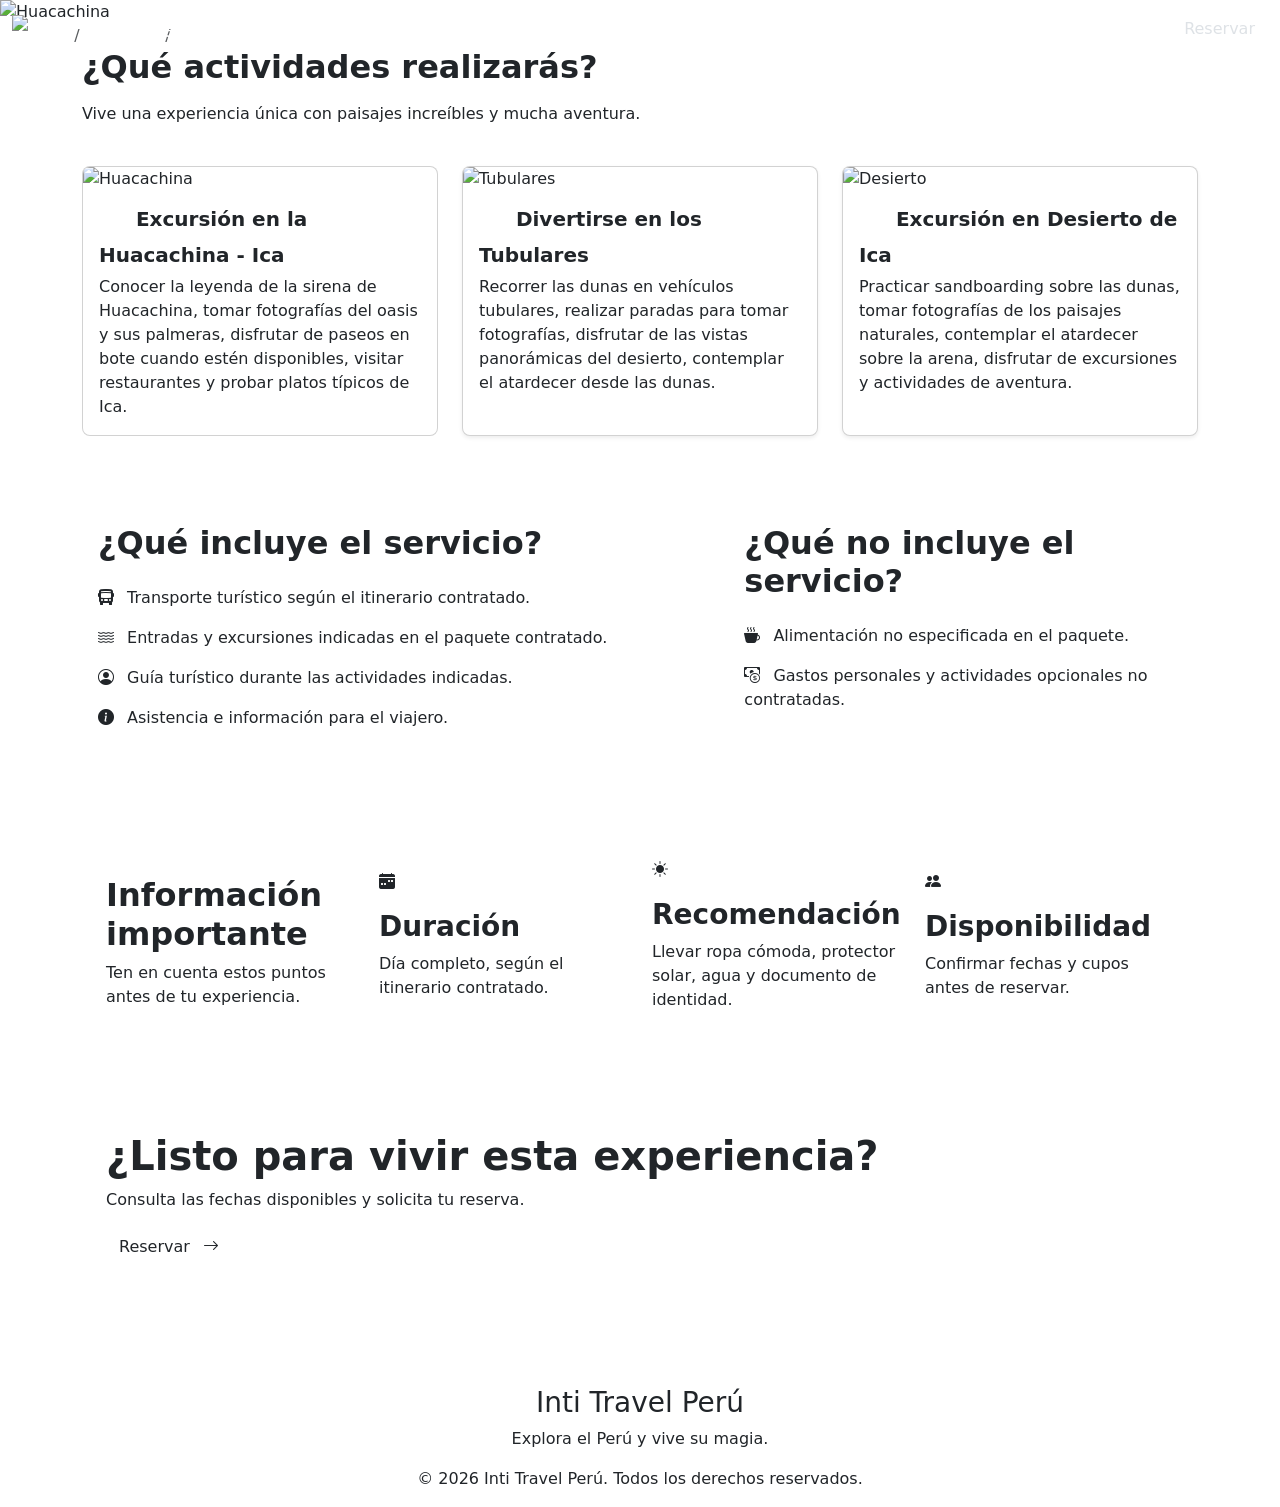
==== huacachina.html @ cc0a7df5 "Add files via upload" ====
<!doctype html>
<html lang="en">

<head>
  <meta charset="utf-8">
  <meta name="viewport" content="width=device-width, initial-scale=1">
  <title>Destinos|Ver Detalle Huacachina - Ica</title>
  <link href="https://cdn.jsdelivr.net/npm/bootstrap@5.3.8/dist/css/bootstrap.min.css" rel="stylesheet"
    integrity="sha384-sRIl4kxILFvY47J16cr9ZwB07vP4J8+LH7qKQnuqkuIAvNWLzeN8tE5YBujZqJLB" crossorigin="anonymous">
  <link rel="stylesheet" href="https://cdn.jsdelivr.net/npm/bootstrap-icons@1.13.2/font/bootstrap-icons.min.css">
  <link rel='stylesheet' href='css/estilos.css'>
</head>



<body>

  <header>
    <nav class="navbar navbar-expand-lg bg-marca fixed-top" data-bs-theme="dark">
      <div class="container-fluid">
        <a class="navbar-brand" href="index.html">
          <img src="img/logo1.jpeg" alt="Logo Inti Travel Perú" class="img-fluid" width="100">
          <span>Inti Travel Perú</span>
        </a>

        <button class="navbar-toggler" type="button" data-bs-toggle="collapse" data-bs-target="#menu"
          aria-controls="menu" aria-expanded="false" aria-label="Abrir menú">
          <span class="navbar-toggler-icon"></span>
        </button>

        <div class="collapse navbar-collapse" id="menu">
          <ul class="navbar-nav mx-auto mb-lg-0">
            <li class="nav-item"><a class="nav-link" href="index.html">Inicio</a></li>
            <li class="nav-item"><a class="nav-link" href="destinos.html">Destinos</a></li>
            <li class="nav-item"><a class="nav-link" href="nosotros.html">Nosotros</a></li>
            <li class="nav-item"><a class="nav-link" href="contacto.html">Contacto</a></li>
          </ul>
          <a href="contacto.html" class="btn btn-marca">Reservar</a>
        </div>
      </div>
    </nav>
  </header>

  <main>

    <!-- BANNER PRINCIPAL -->
    <section class="container-fluid p-0">
      <div class="position-relative">
        <img src="img/Huacachina1.jpg" alt="Huacachina" class="w-100 d-block banner-imagen">

        <!-- RUTA DE NAVEGACION -->
        <nav aria-label="breadcrumb" class="ruta-navegacion position-absolute top-0 m-4 m-md-4">

          <ol class="breadcrumb">
            <li class="breadcrumb-item">
              <a href="index.html" class="text-white">Inicio</a>
            </li>
            <li class="breadcrumb-item">
              <a href="Destinos.html" class="text-white">Destinos</a>
            </li>
            <li class="breadcrumb-item active text-white" aria-current="page">
              Tour Huacachina - Ica
            </li>
          </ol>
        </nav>

        <!-- INFORMACION Y PRECIO -->
        <div class="row position-absolute bottom-0 start-0 w-100 m-0 p-3 align-items-end text-white fondo-transparente">

          <div class="col-12 col-md-8">
            <h1 class="banner-titulo">Tour Huacachina - Ica</h1>

            <div class="mb-2">
              <i class="icono bi bi-calendar4-week"></i>
              <span class="textoicon"> Full Day - 1 día</span>
            </div>

            <p class="bannertexto mb-3">
              Huacachina es un hermoso oasis ubicado en Ica, rodeado de enormes dunas de arena.
              Es ideal para disfrutar de paseos en tubulares, practicar sandboard y contemplar
              espectaculares atardeceres en el desierto. ¡Una aventura inolvidable!
            </p>
          </div>

          <div class="col-12 col-md-4 mt-2 mt-md-0 d-flex justify-content-md-end">
            <div class="cuadro">
              <span class="preciotitulo">PRECIO REFERENCIAL POR PERSONA</span>
              <br>
              <span class="preciomonto fw-bold">S/ 135.00</span>
            </div>
          </div>

        </div>
      </div>
    </section>

    <!-- ACTIVIDADES -->
    <section class="container pt-4 pb-5">
      <h2 class="fw-bold titulo-azul">¿Qué actividades realizarás?</h2>

      <p class="texto-seccion pt-2">
        Vive una experiencia única con paisajes increíbles y mucha aventura.
      </p>

      <div class="row g-4 mt-1">

        <div class="col-12 col-md-4">
          <div class="card card-detalle h-100 rounded-3 overflow-hidden">
            <img src="img/Huacachina.jpg" class="card-img-top foto-tour" alt="Huacachina">

            <div class="card-body">
              <h3 class="card-title h5 fw-bold">
                <span class="badge rounded-pill mb-2">1</span>
                Excursión en la Huacachina - Ica
              </h3>

              <p class="card-text">
                Conocer la leyenda de la sirena de Huacachina, tomar fotografías del oasis y sus palmeras,
                disfrutar de paseos en bote cuando estén disponibles, visitar restaurantes y probar platos típicos de
                Ica.
              </p>
            </div>
          </div>
        </div>

        <div class="col-12 col-md-4">
          <div class="card card-detalle h-100 shadow-sm rounded-3 overflow-hidden">
            <img src="img/Huacachina 3.jpg" class="card-img-top foto-tour" alt="Tubulares">

            <div class="card-body">
              <h3 class="card-title h5 fw-bold">
                <span class="badge rounded-pill mb-2">2</span>
                Divertirse en los Tubulares
              </h3>

              <p class="card-text">
                Recorrer las dunas en vehículos tubulares, realizar paradas para tomar fotografías,
                disfrutar de las vistas panorámicas del desierto, contemplar el atardecer desde las dunas.
              </p>
            </div>
          </div>
        </div>

        <div class="col-12 col-md-4">
          <div class="card card-detalle h-100 shadow-sm rounded-3 overflow-hidden">
            <img src="img/Huacachina 2.jpg" class="card-img-top foto-tour" alt="Desierto">

            <div class="card-body">
              <h3 class="card-title h5 fw-bold">
                <span class="badge rounded-pill mb-2">3</span>
                Excursión en Desierto de Ica
              </h3>

              <p class="card-text">
                Practicar sandboarding sobre las dunas, tomar fotografías de los paisajes naturales,
                contemplar el atardecer sobre la arena, disfrutar de excursiones y actividades de aventura.
              </p>
            </div>
          </div>
        </div>
      </div>
    </section>

    <!-- ISABEL/QUE INCLUYE Y QUE NO INCLUYE --------------------------------------------------------------->
    <section class="container pt-4 pb-5">
      <div class="seccion3 p-3">
        <div class="row g-4">

          <div class="col-12 col-md-7 detalle-incluye">

            <h2 class="fw-bold mb-4">
              ¿Qué incluye el servicio?
            </h2>

            <ul class="list-unstyled">
              <li class="mb-3">
                <i class="bi bi-bus-front-fill me-2"></i>
                Transporte turístico según el itinerario contratado.
              </li>

              <li class="mb-3">
                <i class="bi bi-water me-2"></i>
                Entradas y excursiones indicadas en el paquete contratado.
              </li>

              <li class="mb-3">
                <i class="bi bi-person-circle me-2"></i>
                Guía turístico durante las actividades indicadas.
              </li>

              <li class="mb-3">
                <i class="bi bi-info-circle-fill me-2"></i>
                Asistencia e información para el viajero.
              </li>
            </ul>

          </div>

          <div class="col-12 col-md-5">

            <h2 class="fw-bold mb-4">
              ¿Qué no incluye el servicio?
            </h2>

            <ul class="list-unstyled">
              <li class="mb-3">

                <i class="bi bi-cup-hot-fill me-2"></i>
                Alimentación no especificada en el paquete.
              </li>

              <li class="mb-3">

                <i class="bi bi-cash-coin me-2"></i>
                Gastos personales y actividades opcionales no contratadas.
              </li>
            </ul>
          </div>
        </div>
      </div>
    </section>

    <!-- INFORMACION IMPORTANTE -->
    <section class="container pt-4 pb-5">
      <div class="seccion-4 p-4">

        <div class="row align-items-center g-4">

          <!-- Título de la sección -->
          <div class="col-12 col-md-3 infor-importante">

            <h2 class="fw-bold mt-3 info-i">
              Información importante
            </h2>

            <p>
              Ten en cuenta estos puntos antes de tu experiencia.
            </p>
          </div>

          <!-- Duración -->
          <div class="col-12 col-md-3 detalle-info">
            <i class="bi bi-calendar-week-fill icono-info"></i>

            <h3 class="fw-bold mt-3">Duración</h3>

            <p>
              Día completo, según el itinerario contratado.
            </p>
          </div>

          <!-- Recomendación -->
          <div class="col-12 col-md-3 detalle-info">
            <i class="bi bi-brightness-high-fill icono-info"></i>

            <h3 class="fw-bold mt-3">Recomendación</h3>

            <p>
              Llevar ropa cómoda, protector solar, agua
              y documento de identidad.
            </p>
          </div>

          <!-- Disponibilidad -->
          <div class="col-12 col-md-3 detalle-info">
            <i class="bi bi-people-fill icono-info"></i>

            <h3 class="fw-bold mt-3">Disponibilidad</h3>

            <p>
              Confirmar fechas y cupos antes de reservar.
            </p>
          </div>

        </div>
      </div>
    </section>

    <!-- BANNER FINAL -->
    <section class="container pt-2 pb-5">
      <div class="bannerfinal banner-cerros p-4">

        <h2 class="display-6 fw-bold">
          ¿Listo para vivir esta experiencia?
        </h2>

        <p>
          Consulta las fechas disponibles y solicita tu reserva.
        </p>

        <a href="destinos.html" class="btn btn-marca">
          Reservar <i class="bi bi-arrow-right ms-2"></i>
        </a>

      </div>
    </section>
  </main>

  <footer class="pie container-fluid mt-5 text-center">
    <h3>Inti Travel Perú</h3>

    <p>Explora el Perú y vive su magia.</p>

    <p>&copy; 2026 Inti Travel Perú. Todos los derechos reservados.</p>
  </footer>

</body>

<script src="https://cdn.jsdelivr.net/npm/bootstrap@5.3.8/dist/js/bootstrap.bundle.min.js"
  integrity="sha384-FKyoEForCGlyvwx9Hj09JcYn3nv7wiPVlz7YYwJrWVcXK/BmnVDxM+D2scQbITxI" crossorigin="anonymous">
  </script>
</body>

</html>
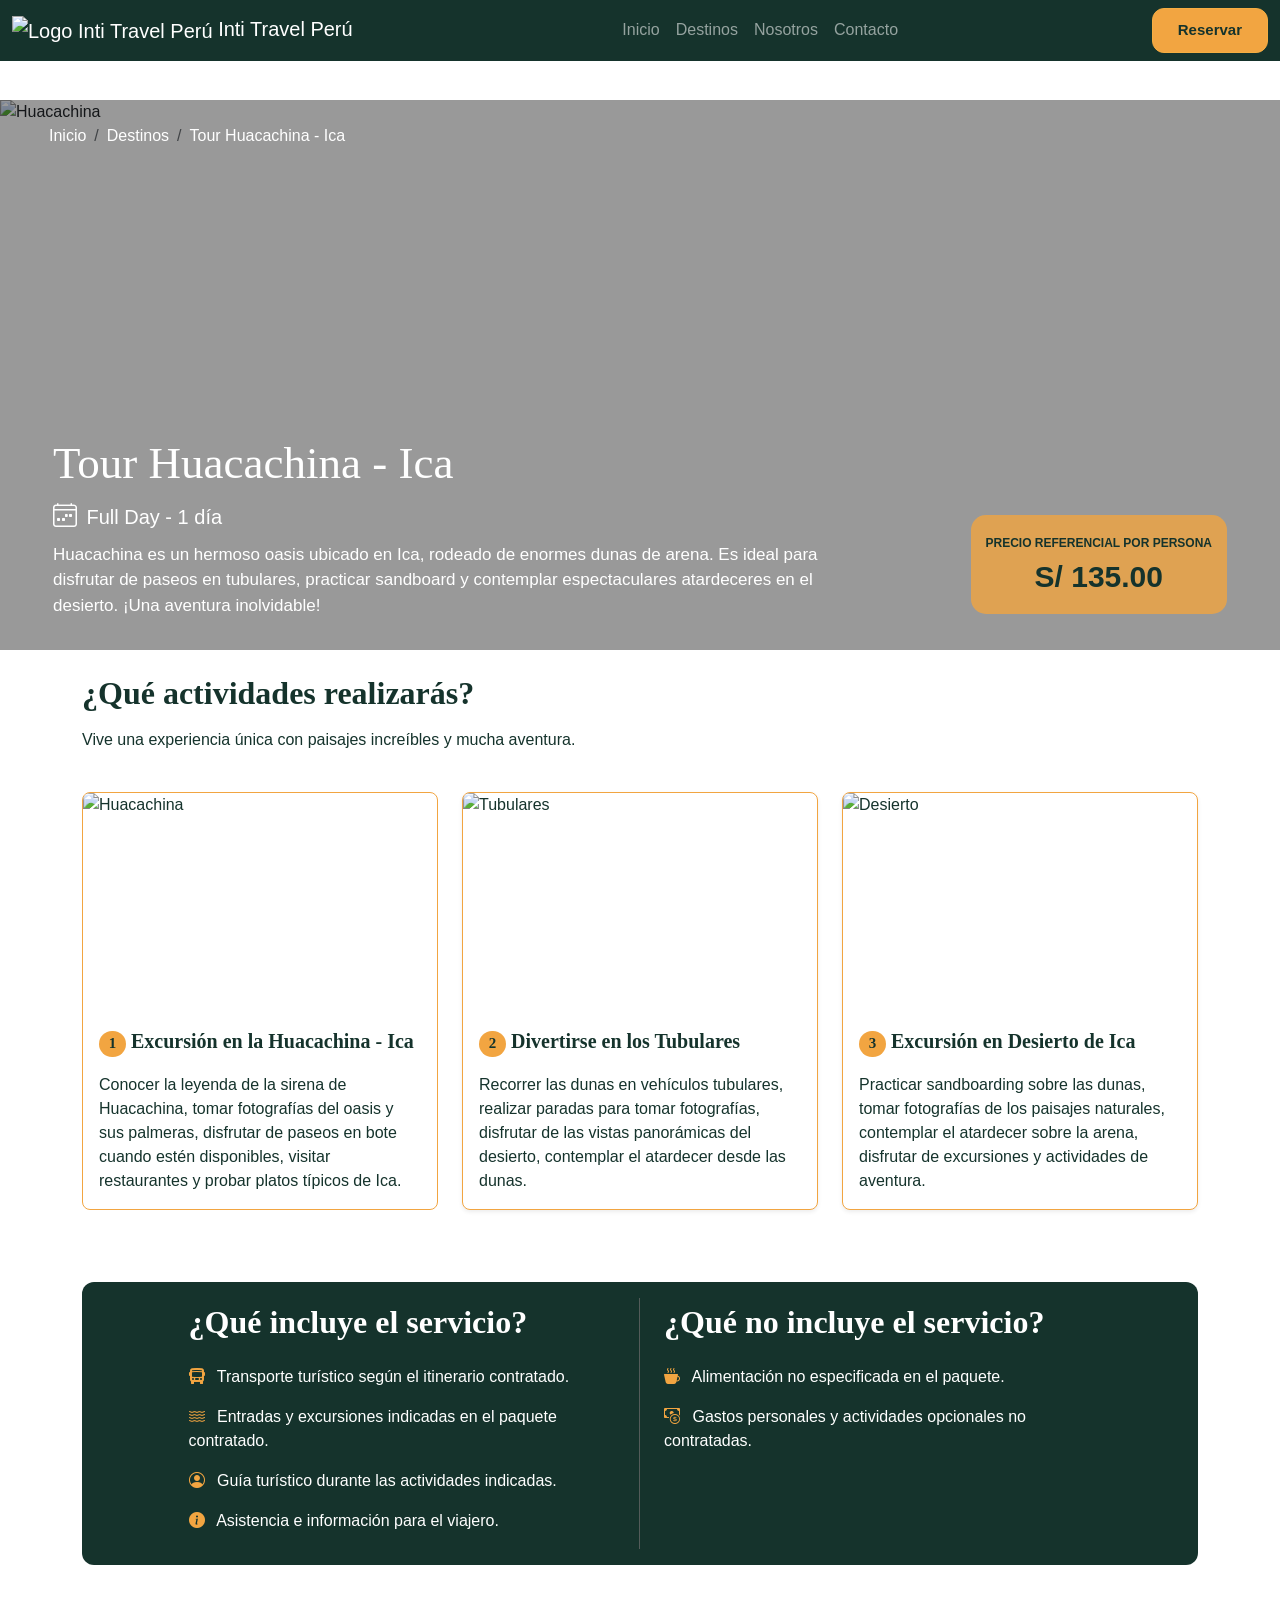
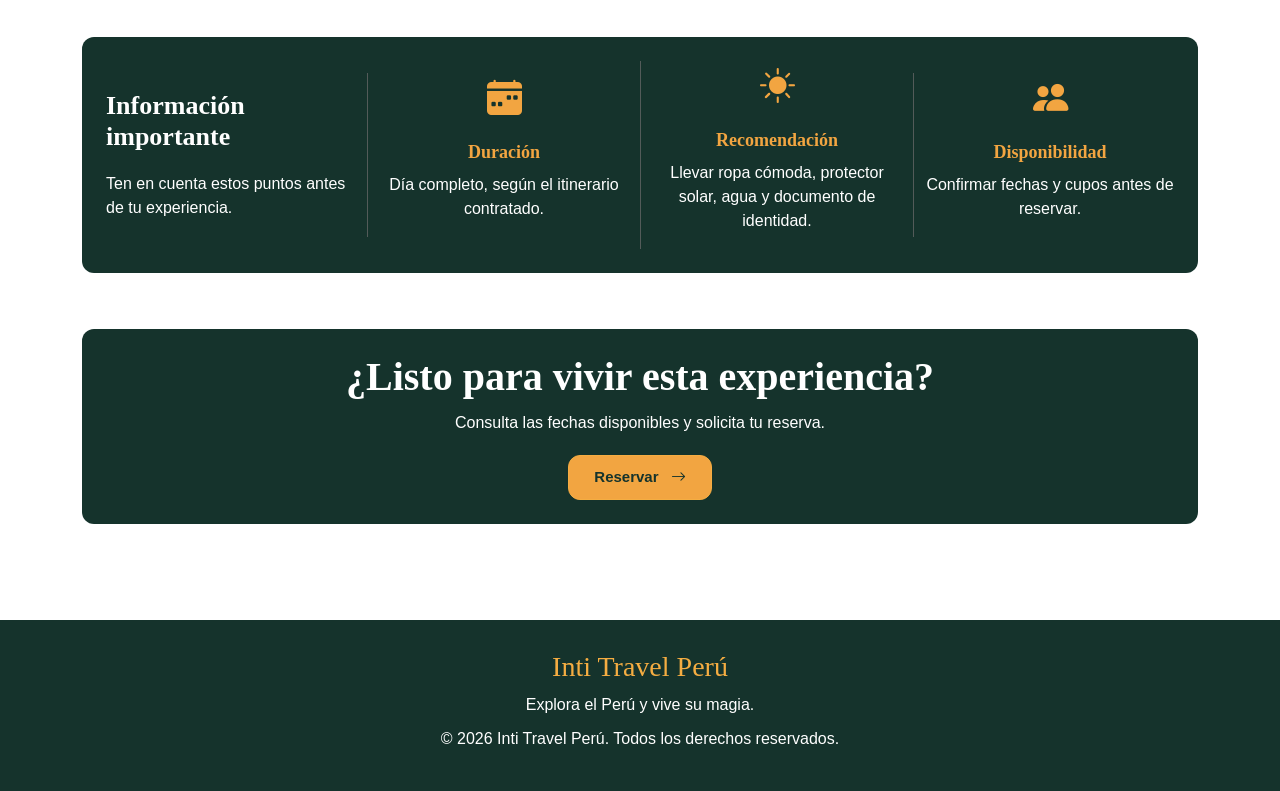
==== commit 53c93750: "Update huacachina.html" ====
--- a/huacachina.html
+++ b/huacachina.html
@@ -8,7 +8,7 @@
   <link href="https://cdn.jsdelivr.net/npm/bootstrap@5.3.8/dist/css/bootstrap.min.css" rel="stylesheet"
     integrity="sha384-sRIl4kxILFvY47J16cr9ZwB07vP4J8+LH7qKQnuqkuIAvNWLzeN8tE5YBujZqJLB" crossorigin="anonymous">
   <link rel="stylesheet" href="https://cdn.jsdelivr.net/npm/bootstrap-icons@1.13.2/font/bootstrap-icons.min.css">
-  <link rel='stylesheet' href='css/estilos.css'>
+  <link rel="stylesheet" href="estilos.css">
 </head>
 
 
@@ -311,4 +311,4 @@
   </script>
 </body>
 
-</html>+</html>
--- a/estilos.css
+++ b/estilos.css
@@ -0,0 +1,477 @@
+.bg-marca {
+  background-color: #15332c;
+}
+
+.nav-link.active,
+.nav-link:hover {
+  color: #fff;
+  text-decoration: underline;
+}
+
+h1,
+h2,
+h3 {
+  font-family: "Playfair Display", serif;
+}
+
+body {
+  padding-top: 100px;
+  font-family: "Lato", sans-serif;
+  font-weight: 400;
+}
+
+.btn-marca {
+  background-color: #F2A541;
+  color: #15332c;
+  font-size: 15px;
+  font-weight: bold;
+  border-radius: 40px;
+  padding: 8px 15px;
+  border: 1px solid #F5AD42;
+}
+
+.btn.btn-marca:hover {
+  background-color: #FBD498;
+  color: #15332c;
+  border-color: #FBD498;
+
+}
+
+
+.carousel-item img {
+  height: 450px;
+  object-fit: cover;
+}
+
+
+.portada-texto {
+  position: absolute;
+  inset: 0;
+  z-index: 2;
+  display: flex;
+  align-items: center;
+  color: white;
+  background: rgba(21, 51, 44, 0.5);
+}
+
+.carousel-control-prev,
+.carousel-control-next {
+  top: auto;
+  bottom: 20px;
+  z-index: 6;
+}
+
+
+.buscador {
+  background: #fff;
+  border: 1px solid #e5d9d3;
+  border-radius: 12px;
+  padding: 20px;
+  box-shadow: 0 4px 16px rgba(58, 26, 18, .12);
+}
+
+.form-label {
+  font-size: 13px;
+  font-weight: bold;
+  color: #15332c;
+}
+
+
+.favoritos {
+  color: #15332c;
+  font-weight: bold;
+}
+
+
+.card {
+  border-radius: 12px;
+  overflow: hidden;
+}
+
+.card-title {
+  color: #15332c;
+  font-weight: bold;
+}
+
+.valor {
+  background: #15332c;
+  color: #fff;
+  border-radius: 16px;
+  padding: 40px 20px;
+}
+
+.valor h3 {
+  color: #F5AD42;
+  font-size: 20px;
+  font-weight: bold;
+}
+
+
+.servicio {
+  border: 2px solid #15332c;
+  border-radius: 12px;
+  padding: 24px;
+  height: 100%;
+}
+
+.servicio h3 {
+  color: #15332c;
+  font-size: 20px;
+  font-weight: bold;
+}
+
+.servicio a {
+  color: #15332c;
+  font-weight: bold;
+}
+
+.invitacion {
+  background: #15332c;
+  color: #fff;
+  border-radius: 16px;
+}
+
+.pie {
+  background: #15332c;
+  color: #fff;
+  padding: 30px 15px;
+}
+
+.pie h3 {
+  color: #F5AD42;
+}
+
+hr {
+  border-color: rgba(255, 255, 255, 0.4);
+
+}
+
+.pie a {
+  color: #F5AD42;
+  font-weight: bold;
+  text-decoration: none;
+  margin: 0 12px;
+}
+
+.pie p {
+  margin: 10px 0;
+}
+
+/*hasta aqui zuly*/
+
+/*inicia contacto*/
+
+.valor .bi-geo-alt-fill,
+.valor .bi-telephone-fill,
+.valor .bi-envelope-fill,
+.valor .bi-clock-fill {
+  color: #F5AD42;
+}
+
+/* Íconos de redes sociales */
+.redes a {
+  color: #fff;
+  font-size: 28px;
+  margin-right: 15px;
+  text-decoration: none;
+}
+
+.redes a:hover {
+  color: #F5AD42;
+}
+
+/* El mapa no debe tener borde */
+iframe {
+  border: 0;
+}
+
+/* Cuadros del formulario al hacer clic */
+.form-control:focus,
+.form-select:focus {
+  border-color: #15332c;
+  box-shadow: 0 0 0 0.2rem rgba(21, 51, 44, 0.2);
+}
+
+/* Íconos dorados en las tarjetas de beneficios */
+.acento {
+  color: #F5AD42;
+}
+
+/*termina contacto*/
+
+/*inicia destino*/
+
+
+.bienvenido {
+    width: 100%;
+    margin-bottom: 20px;
+}
+
+.bienvenido img {
+    display: inline-block;
+    width: 320px;
+    max-width: 100%;
+    height: auto;
+}
+
+.caru-destino{
+  
+    height: 350px;
+    object-fit: cover;
+    transition: height 0.2s ease-in-out;
+}
+
+
+.comentario1{
+    text-align: center;
+    margin: 0;
+    padding: 0;
+}
+
+.vendido{
+  background-color: rgb(194, 16, 16);
+  color: white;
+  width: 195px;
+  border-radius: 12px;
+  text-align: center;
+
+}
+
+.imagen-tour {
+    height: 350px;
+    object-fit: cover;
+    object-position: center;
+    display: block;
+    
+}
+
+
+.imagen-destino {
+    width: 100%;
+    height: 220px;
+    object-fit: cover;
+}
+
+/*termina destino*/
+
+/*inicia ver detalle*/
+.banner-imagen {
+  width: 100%;
+  height: 550px;
+  object-fit: cover;
+}
+
+.fondo-transparente {
+  position: absolute;
+  top: 0;
+  left: 0;
+  width: 100%;
+  height: 100%;
+  background-color: rgba(0, 0, 0, 0.4);
+  z-index: 1;
+}
+
+.ruta-navegacion {
+  z-index: 2;
+  left: 25px;
+}
+
+.ruta-navegacion a {
+  text-decoration: none;
+
+}
+
+.banner-titulo {
+  color: #fff;
+  font-size: 45px;
+  margin-left: 25px;
+}
+
+.icono {
+  font-size: 24px;
+  color: #fff;
+  margin-left: 25px;
+}
+
+.textoicon {
+  font-size: 20px;
+  margin-left: 5px;
+}
+
+.bannertexto {
+  font-size: 17px;
+  margin-left: 25px;
+}
+
+.cuadro {
+  width: fit-content;
+  max-width: 100%;
+  border-radius: 15px;
+  background-color: rgba(242, 165, 65, 0.8);
+  ;
+  padding: 15px;
+  text-align: center;
+  color: #15332c;
+  margin: 0 25px 20px 25px;
+}
+
+.preciotitulo {
+  font-family: Arial, sans-serif;
+  font-size: 12px;
+  font-weight: bold;
+}
+
+.preciomonto {
+  font-size: 30px;
+}
+
+.titulo-azul {
+  color: #15332c;
+}
+
+.texto-seccion {
+  color: #15332c;
+}
+
+.card-detalle {
+  background-color: #fff;
+  color: #15332c;
+  border: 1px solid #F2A541;
+  border-radius: 12px;
+}
+
+.card-detalle .card-title {
+  color: #15332c;
+}
+
+.card-detalle .card-text {
+  color: #15332c;
+}
+
+.foto-tour {
+  width: 100%;
+  height: 220px;
+  object-fit: cover;
+}
+
+.card .badge {
+  background-color: #F2A541;
+  color: #15332c;
+}
+
+/*ISABEL*/
+.seccion3 {
+  background-color: #15332c;
+  color: #fff;
+  border-radius: 12px;
+  align-items: flex-start;
+  gap: 60px;
+}
+
+.detalle-incluye {
+  border-right: 1px solid #535b59;
+  padding-right: 25px;
+}
+
+.seccion3 .row {
+  justify-content: center;
+  --bs-gutter-x: 3rem;
+}
+
+.seccion3 .row>div {
+  flex: 0 0 42%;
+  max-width: 42%;
+  min-width: 0;
+}
+
+.seccion3 h2 {
+  color: #fff;
+  margin-top: 5px;
+}
+
+.seccion3 i {
+  color: #F2A541;
+  margin-right: 10px;
+  margin-left: 0;
+}
+
+.seccion-4 {
+  background-color: #15332c;
+  color: #F2A541;
+  border-radius: 12px;
+  padding: 25px;
+}
+
+.icono-info {
+  font-size: 35px;
+  display: block;
+  text-align: center;
+}
+
+.detalle-info {
+  text-align: center;
+  border-left: 1px solid #535b59;
+  padding:0 10px;
+}
+
+.seccion-4 h2 {
+  color: #fff;
+  font-size: 26px;
+  margin-top: 5px;
+  margin-bottom: 20px;
+}
+
+.seccion-4 h3 {
+  color: #F2A541;
+  font-size: 18px;
+  margin-top: 10px;
+  margin-bottom: 10px;
+}
+
+.seccion-4 p {
+  color: #fff;
+}
+
+.bannerfinal {
+  background-color: #15332c;
+  color: #fff;
+  width: 100%;
+  border-radius: 12px;
+  text-align: center;
+  padding: 35px;
+}
+
+.bannerfinal h2 {
+  color: #fff;
+  margin-bottom: 10px;
+}
+
+.bannerfinal p {
+  color: #fff;
+  margin-bottom: 20px;
+}
+
+.banner-cerros {
+  background-image: linear-gradient(to right,
+      #15332c 20%,
+      rgba(21, 51, 44, 0.6) 100%, transparent 100%), url("../img/bannerfinal.jpg");
+
+  background-size: cover;
+  background-position: right center;
+}
+
+/*flecha*/
+.btn-marca {
+  background-color: #F2A541;
+  color: #15332c;
+  border-radius: 12px;
+  padding: 10px 25px;
+  text-decoration: none;
+}
+
+.btn-marca:hover {
+  background-color: #e5c078;
+  color: #15332c;
+}
+
+/*termina ver detalle*/
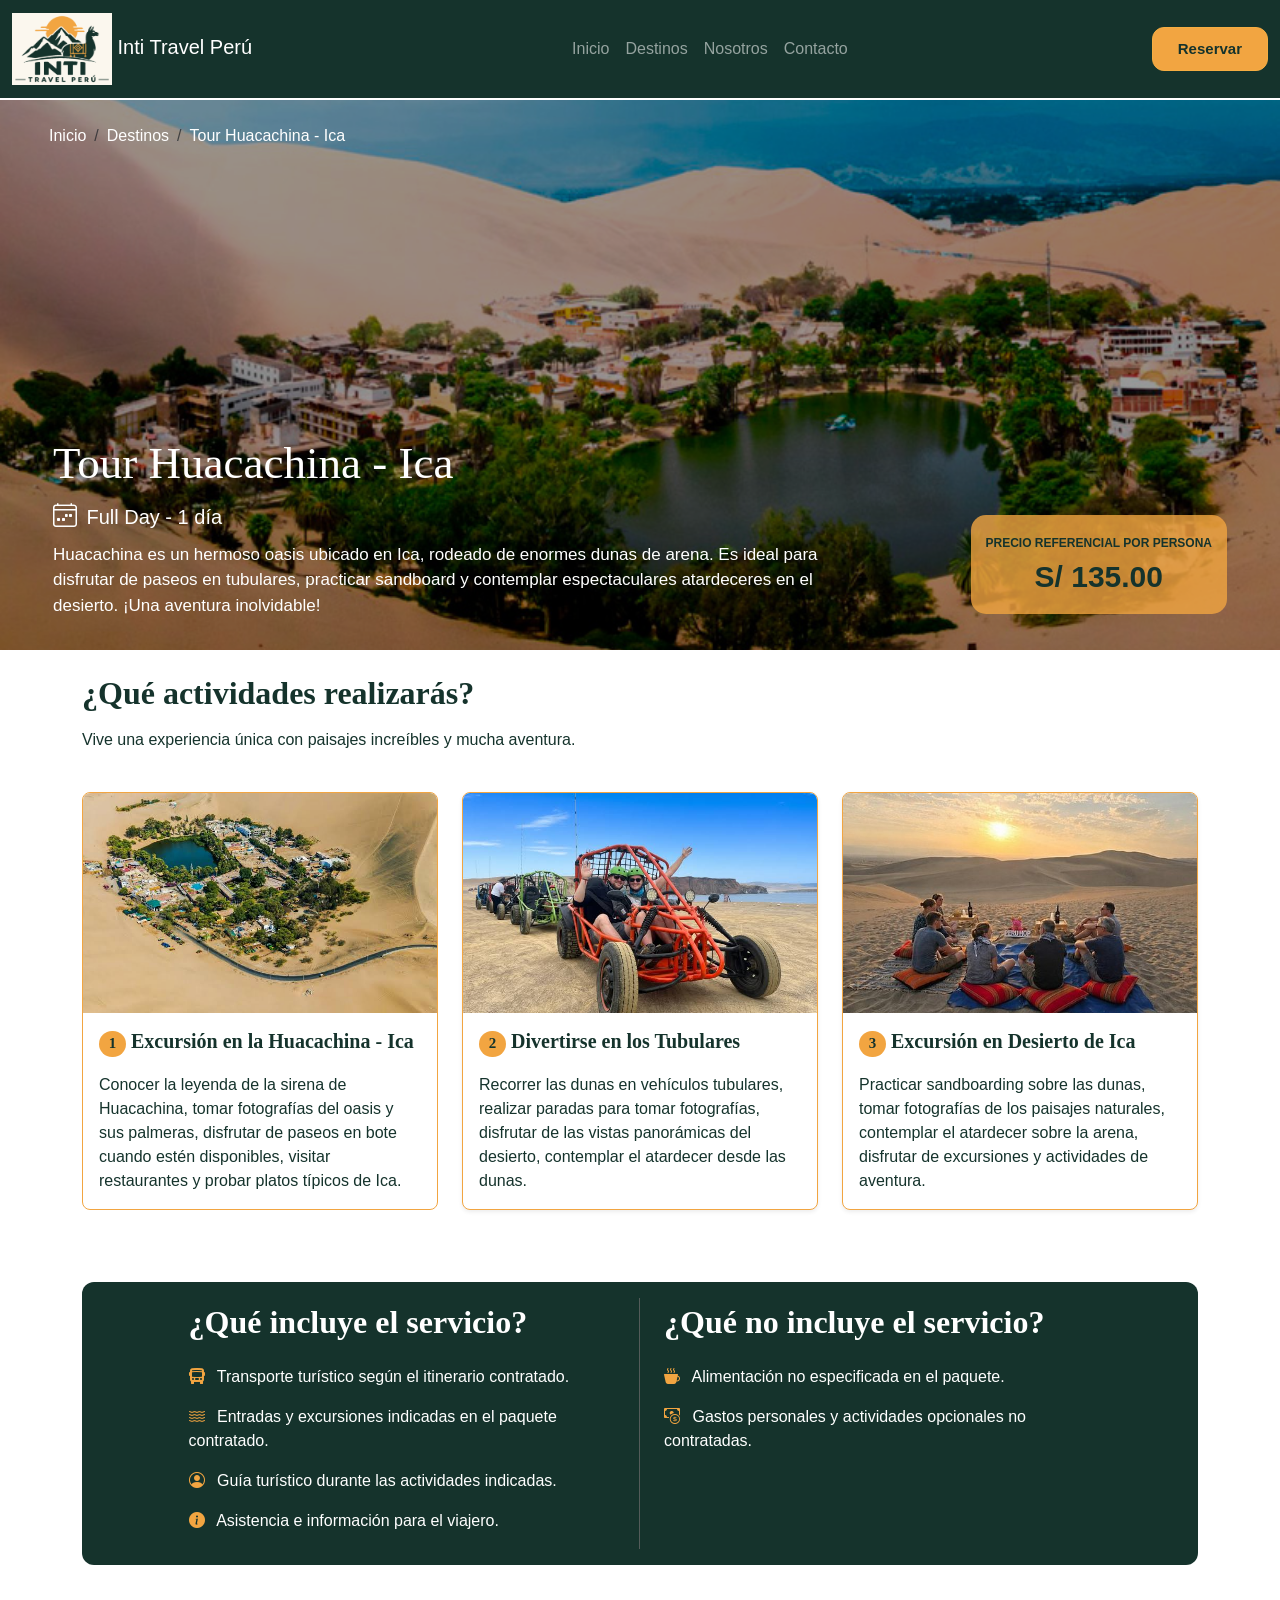
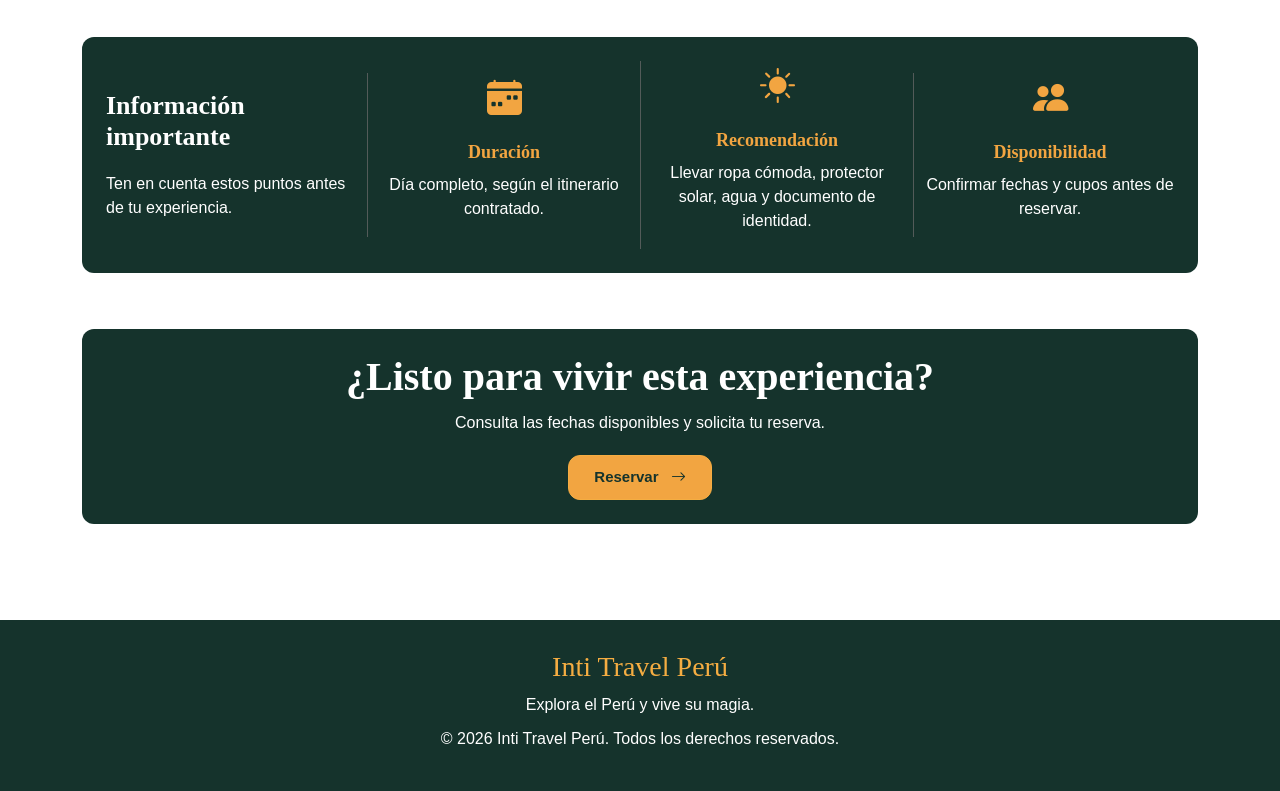
==== commit 58cbc523: "Update huacachina.html" ====
--- a/huacachina.html
+++ b/huacachina.html
@@ -19,7 +19,7 @@
     <nav class="navbar navbar-expand-lg bg-marca fixed-top" data-bs-theme="dark">
       <div class="container-fluid">
         <a class="navbar-brand" href="index.html">
-          <img src="img/logo1.jpeg" alt="Logo Inti Travel Perú" class="img-fluid" width="100">
+          <img src="/logo1.jpeg" alt="Logo Inti Travel Perú" class="img-fluid" width="100">
           <span>Inti Travel Perú</span>
         </a>
 
@@ -46,7 +46,7 @@
     <!-- BANNER PRINCIPAL -->
     <section class="container-fluid p-0">
       <div class="position-relative">
-        <img src="img/Huacachina1.jpg" alt="Huacachina" class="w-100 d-block banner-imagen">
+        <img src="Huacachina1.jpg" alt="Huacachina" class="w-100 d-block banner-imagen">
 
         <!-- RUTA DE NAVEGACION -->
         <nav aria-label="breadcrumb" class="ruta-navegacion position-absolute top-0 m-4 m-md-4">
@@ -106,7 +106,7 @@
 
         <div class="col-12 col-md-4">
           <div class="card card-detalle h-100 rounded-3 overflow-hidden">
-            <img src="img/Huacachina.jpg" class="card-img-top foto-tour" alt="Huacachina">
+            <img src="Huacachina.jpg" class="card-img-top foto-tour" alt="Huacachina">
 
             <div class="card-body">
               <h3 class="card-title h5 fw-bold">
@@ -125,7 +125,7 @@
 
         <div class="col-12 col-md-4">
           <div class="card card-detalle h-100 shadow-sm rounded-3 overflow-hidden">
-            <img src="img/Huacachina 3.jpg" class="card-img-top foto-tour" alt="Tubulares">
+            <img src="Huacachina 3.jpg" class="card-img-top foto-tour" alt="Tubulares">
 
             <div class="card-body">
               <h3 class="card-title h5 fw-bold">
@@ -143,7 +143,7 @@
 
         <div class="col-12 col-md-4">
           <div class="card card-detalle h-100 shadow-sm rounded-3 overflow-hidden">
-            <img src="img/Huacachina 2.jpg" class="card-img-top foto-tour" alt="Desierto">
+            <img src="Huacachina 2.jpg" class="card-img-top foto-tour" alt="Desierto">
 
             <div class="card-body">
               <h3 class="card-title h5 fw-bold">
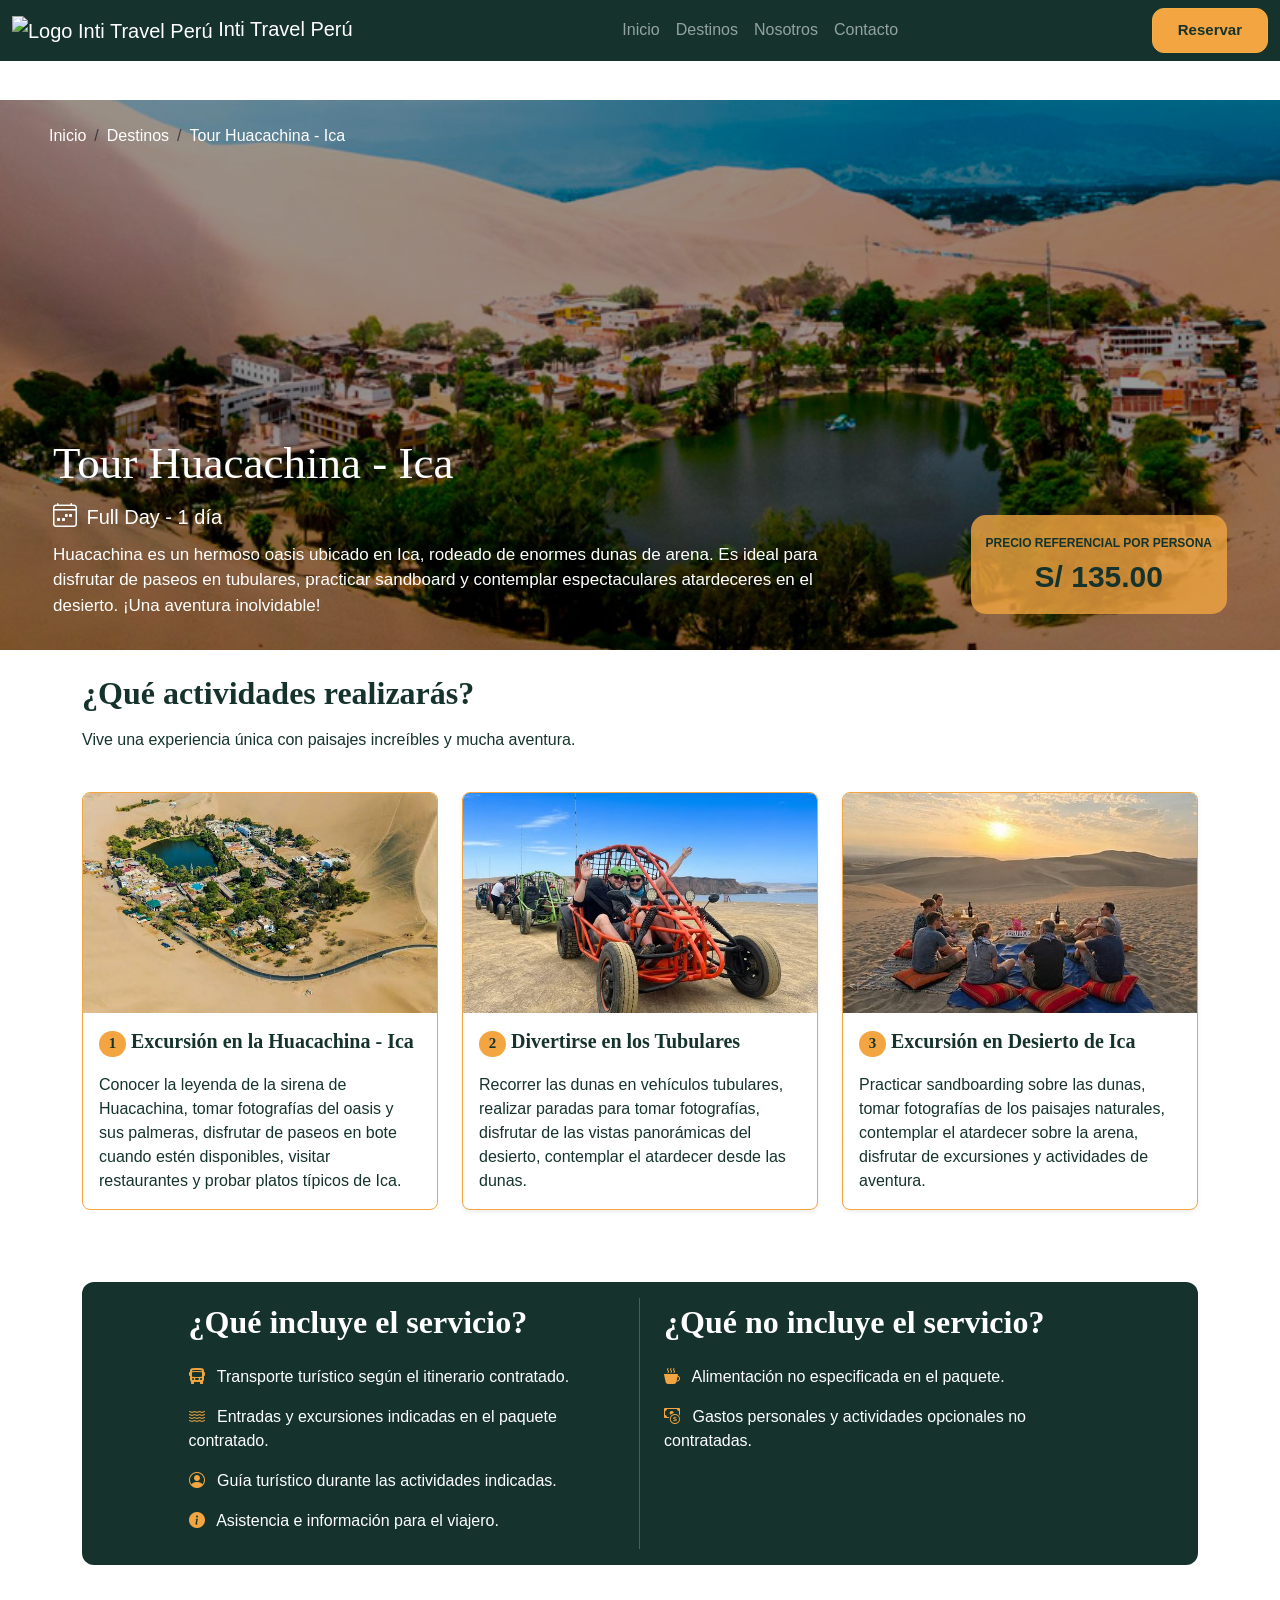
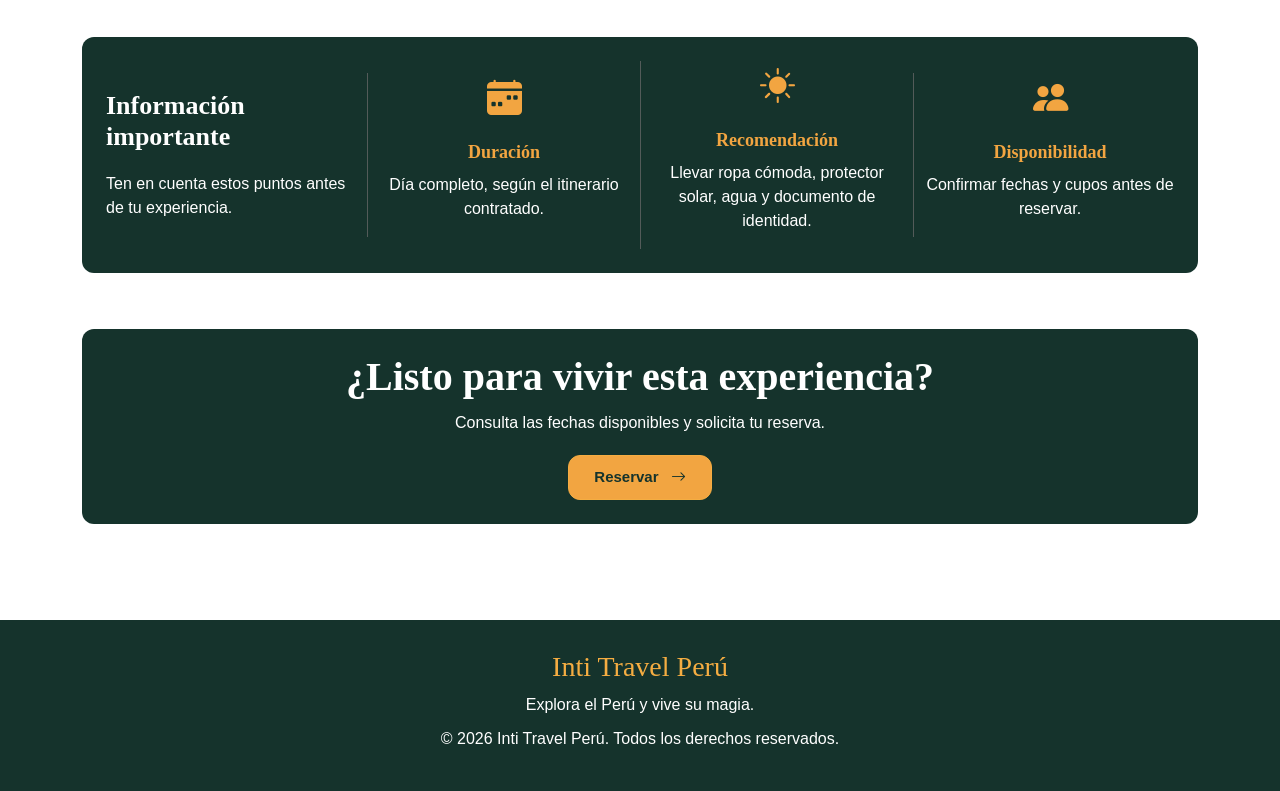
==== commit 168171ca: "Update huacachina.html" ====
--- a/huacachina.html
+++ b/huacachina.html
@@ -19,7 +19,7 @@
     <nav class="navbar navbar-expand-lg bg-marca fixed-top" data-bs-theme="dark">
       <div class="container-fluid">
         <a class="navbar-brand" href="index.html">
-          <img src="/logo1.jpeg" alt="Logo Inti Travel Perú" class="img-fluid" width="100">
+          <img src=logo1.jpeg" alt="Logo Inti Travel Perú" class="img-fluid" width="100">
           <span>Inti Travel Perú</span>
         </a>
 
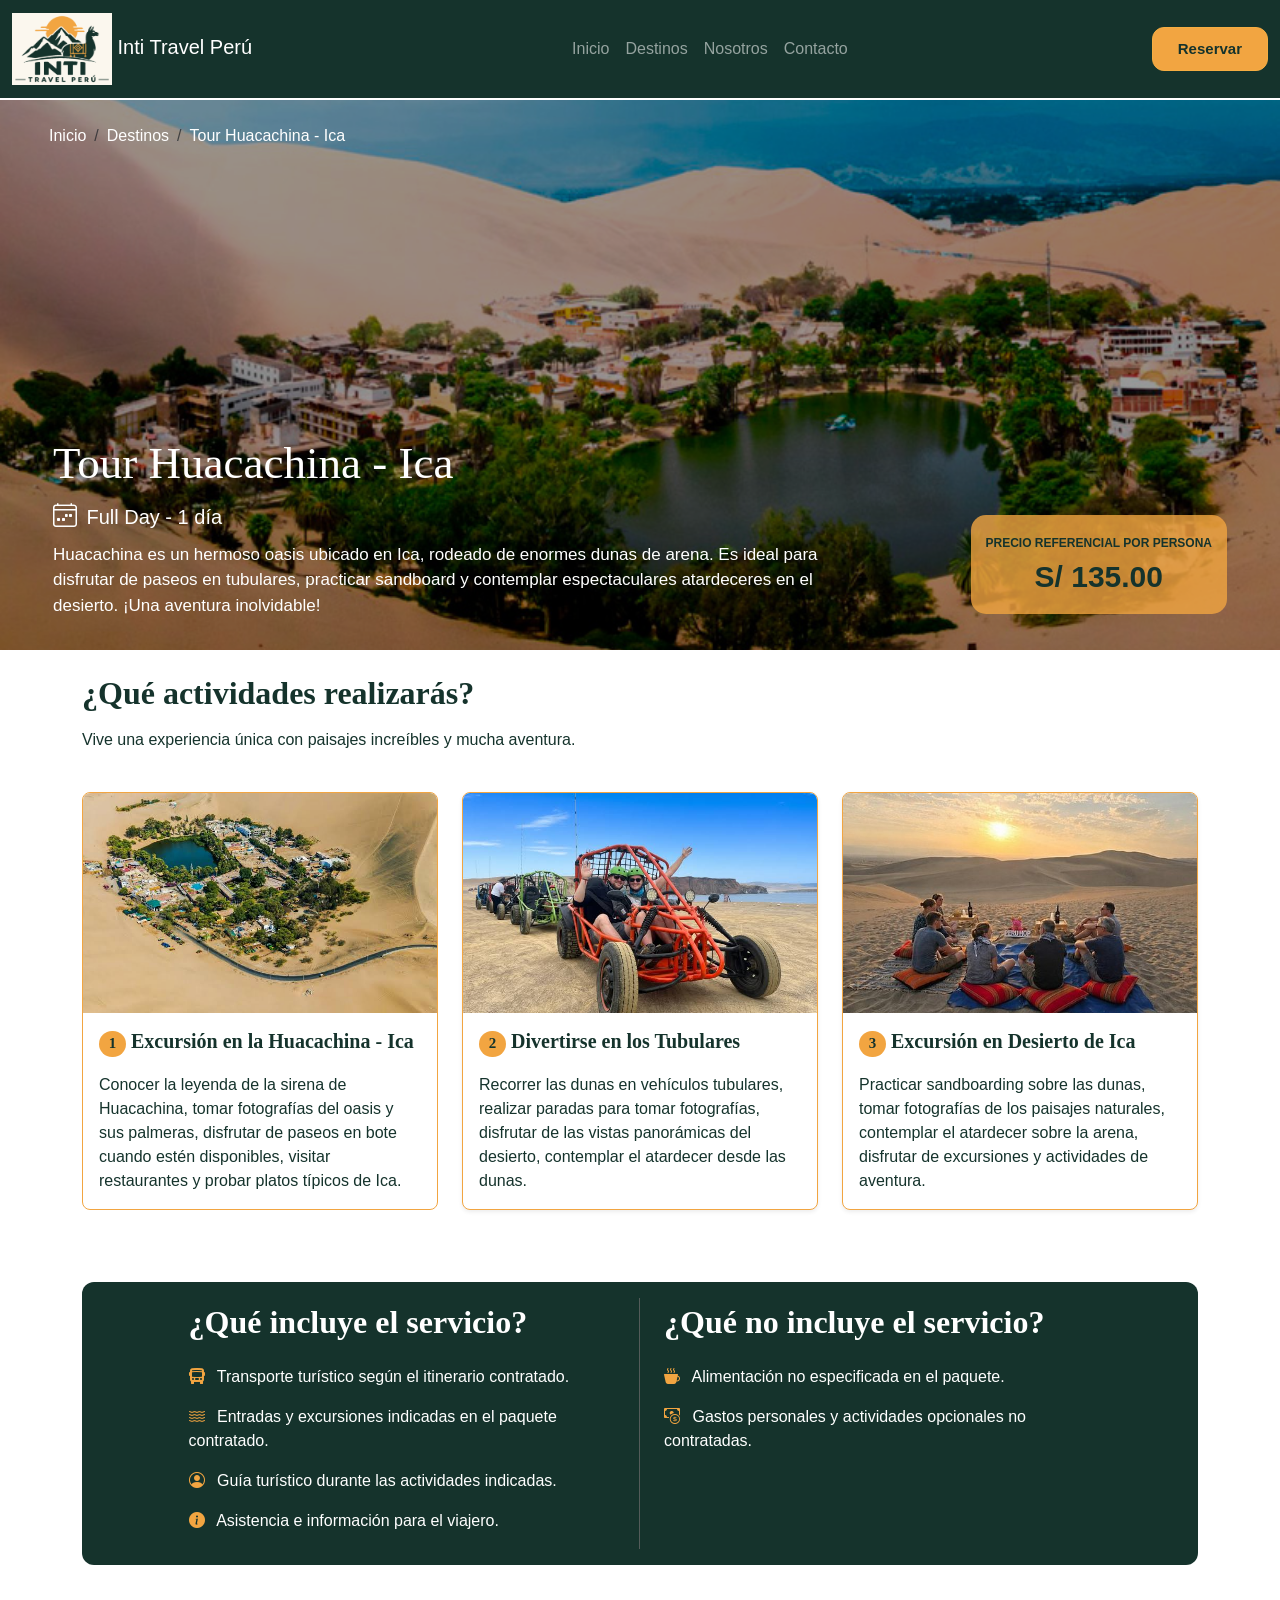
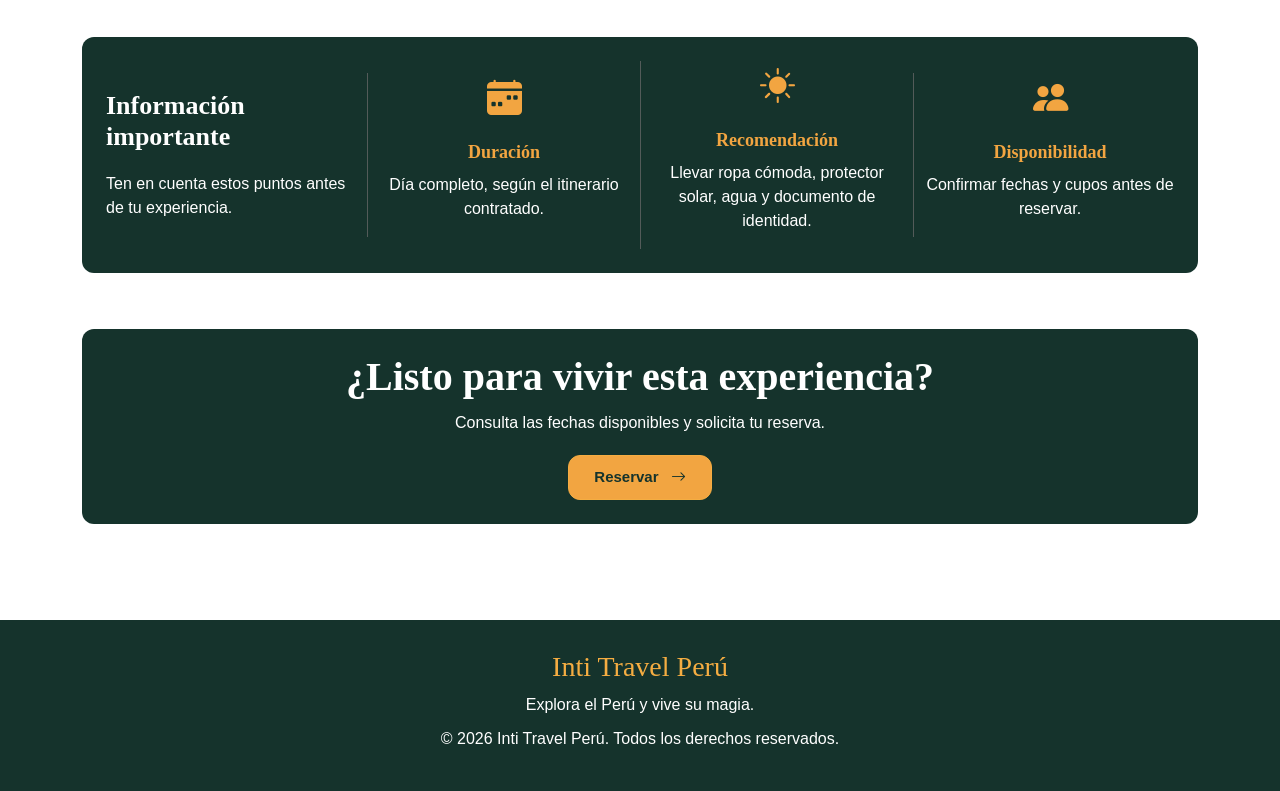
==== commit b821dda2: "Update huacachina.html" ====
--- a/huacachina.html
+++ b/huacachina.html
@@ -19,7 +19,7 @@
     <nav class="navbar navbar-expand-lg bg-marca fixed-top" data-bs-theme="dark">
       <div class="container-fluid">
         <a class="navbar-brand" href="index.html">
-          <img src=logo1.jpeg" alt="Logo Inti Travel Perú" class="img-fluid" width="100">
+          <img src="logo1.jpeg" alt="Logo Inti Travel Perú" class="img-fluid" width="100">
           <span>Inti Travel Perú</span>
         </a>
 
